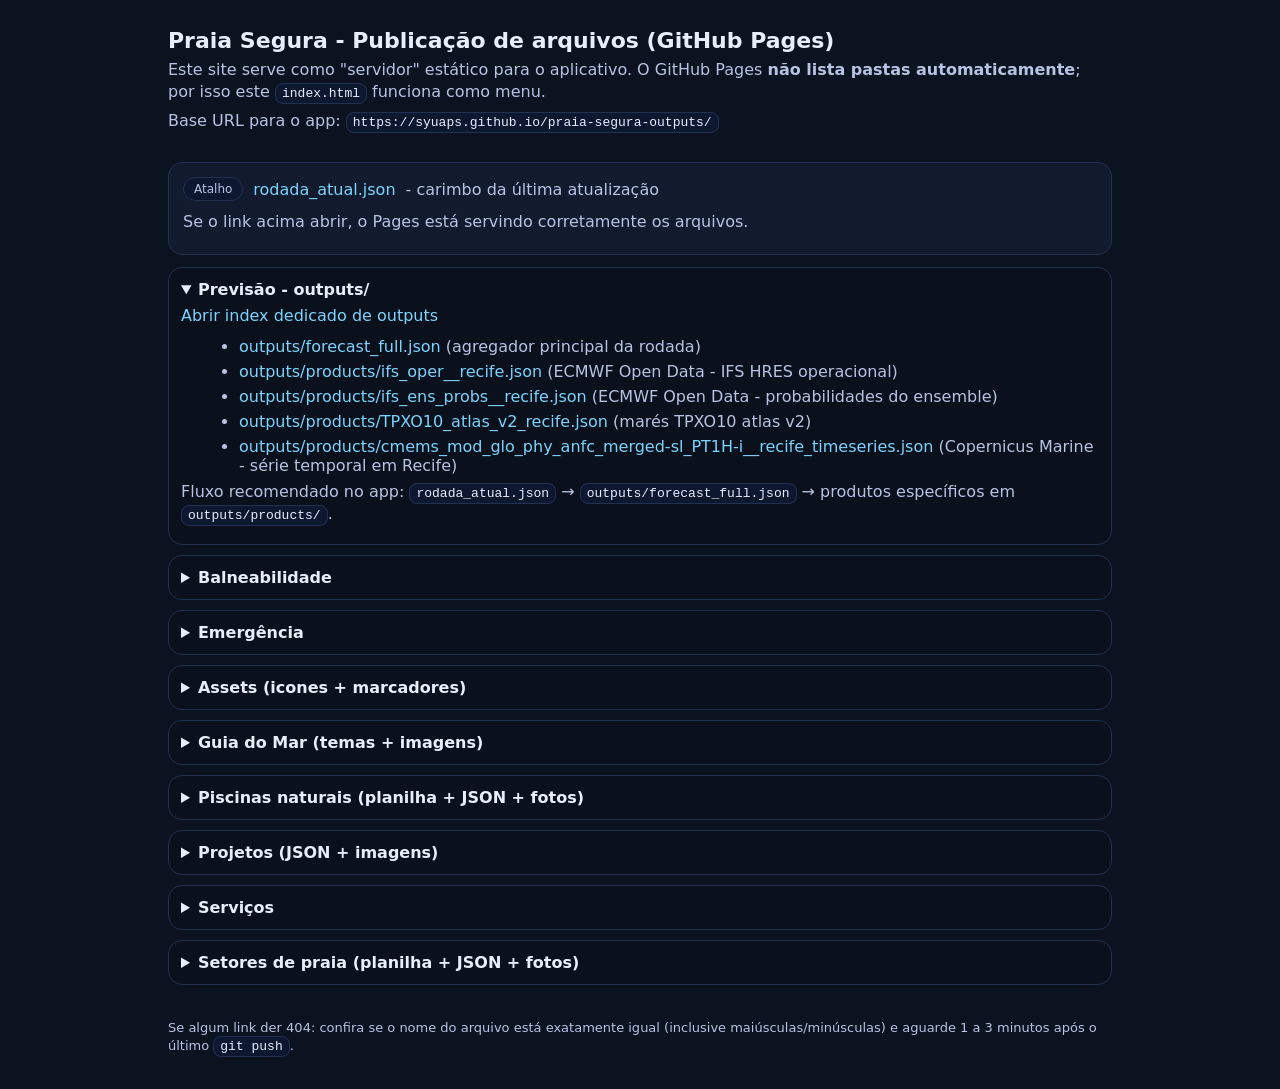
==== index.html @ 618446d9 "Atualizacao automatica" ====
<!doctype html>
<html lang="pt-br">
<head>
  <meta charset="utf-8" />
  <meta name="viewport" content="width=device-width,initial-scale=1" />
  <title>Praia Segura - Outputs</title>
  <link rel="stylesheet" href="./styles.css" />
</head>
<body>
  <header>
    <h1>Praia Segura - Publica&ccedil;&atilde;o de arquivos (GitHub Pages)</h1>
    <p>Este site serve como &quot;servidor&quot; est&aacute;tico para o aplicativo. O GitHub Pages <b>n&atilde;o lista pastas automaticamente</b>; por isso este <code>index.html</code> funciona como menu.</p>
    <p class="muted">Base URL para o app: <code>https://syuaps.github.io/praia-segura-outputs/</code></p>
  </header>

  <main>
    <div class="card">
      <div class="row">
        <span class="pill">Atalho</span>
        <a href="./rodada_atual.json">rodada_atual.json</a>
        <span class="muted">- carimbo da &uacute;ltima atualiza&ccedil;&atilde;o</span>
      </div>
      <p class="card-note">Se o link acima abrir, o Pages est&aacute; servindo corretamente os arquivos.</p>
    </div>

    <details open>
      <summary>Previs&atilde;o - outputs/</summary>
      <p><a href="./outputs/index.html">Abrir index dedicado de outputs</a></p>
      <ul>
        <li><a href="./outputs/forecast_full.json">outputs/forecast_full.json</a> (agregador principal da rodada)</li>
        <li><a href="./outputs/products/ifs_oper__recife.json">outputs/products/ifs_oper__recife.json</a> (ECMWF Open Data - IFS HRES operacional)</li>
        <li><a href="./outputs/products/ifs_ens_probs__recife.json">outputs/products/ifs_ens_probs__recife.json</a> (ECMWF Open Data - probabilidades do ensemble)</li>
        <li><a href="./outputs/products/TPXO10_atlas_v2_recife.json">outputs/products/TPXO10_atlas_v2_recife.json</a> (mar&eacute;s TPXO10 atlas v2)</li>
        <li><a href="./outputs/products/cmems_mod_glo_phy_anfc_merged-sl_PT1H-i__recife_timeseries.json">outputs/products/cmems_mod_glo_phy_anfc_merged-sl_PT1H-i__recife_timeseries.json</a> (Copernicus Marine - s&eacute;rie temporal em Recife)</li>
      </ul>
      <p class="muted">Fluxo recomendado no app: <code>rodada_atual.json</code> &rarr; <code>outputs/forecast_full.json</code> &rarr; produtos espec&iacute;ficos em <code>outputs/products/</code>.</p>
    </details>

    <details>
      <summary>Balneabilidade</summary>
      <ul>
        <li><a href="./data_static/balneabilidade/balneabilidade.xlsx">data_static/balneabilidade/balneabilidade.xlsx</a></li>
        <li><a href="./data_static/balneabilidade/balneabilidade_latest.json">data_static/balneabilidade/balneabilidade_latest.json</a></li>
        <li><a href="./data_static/balneabilidade/pdfs/informativo-balneabilidade-23_2026-enterolert.pdf">data_static/balneabilidade/pdfs/informativo-balneabilidade-23_2026-enterolert.pdf</a></li>
      </ul>
    </details>

    <details>
      <summary>Emerg&ecirc;ncia</summary>
      <ul>
        <li><a href="./data_static/emergencia/emergencia.json">data_static/emergencia/emergencia.json</a></li>
      </ul>
    </details>

    <details>
      <summary>Assets (icones + marcadores)</summary>
      <ul>
        <li><a href="./data_static/assets/icons-index/emergencia.png">data_static/assets/icons-index/emergencia.png</a></li>
        <li><a href="./data_static/assets/icons-index/guia-do-mar.png">data_static/assets/icons-index/guia-do-mar.png</a></li>
        <li><a href="./data_static/assets/icons-index/mapa-praia.png">data_static/assets/icons-index/mapa-praia.png</a></li>
        <li><a href="./data_static/assets/icons-index/mapa-servicos.png">data_static/assets/icons-index/mapa-servicos.png</a></li>
        <li><a href="./data_static/assets/icons-index/mar-hoje.png">data_static/assets/icons-index/mar-hoje.png</a></li>
        <li><a href="./data_static/assets/icons-index/previsao.png">data_static/assets/icons-index/previsao.png</a></li>
        <li><a href="./data_static/assets/icons-index/projetos.png">data_static/assets/icons-index/projetos.png</a></li>
        <li><a href="./data_static/assets/icons-guia/icon-animal-encalhado.png">data_static/assets/icons-guia/icon-animal-encalhado.png</a></li>
        <li><a href="./data_static/assets/icons-guia/icon-balneabilidade.png">data_static/assets/icons-guia/icon-balneabilidade.png</a></li>
        <li><a href="./data_static/assets/icons-guia/icon-caravelas.png">data_static/assets/icons-guia/icon-caravelas.png</a></li>
        <li><a href="./data_static/assets/icons-guia/icon-correntes.png">data_static/assets/icons-guia/icon-correntes.png</a></li>
        <li><a href="./data_static/assets/icons-guia/icon-fallback.png">data_static/assets/icons-guia/icon-fallback.png</a></li>
        <li><a href="./data_static/assets/icons-guia/icon-mar-hoje.png">data_static/assets/icons-guia/icon-mar-hoje.png</a></li>
        <li><a href="./data_static/assets/icons-guia/icon-mar-turvo-chuva.png">data_static/assets/icons-guia/icon-mar-turvo-chuva.png</a></li>
        <li><a href="./data_static/assets/icons-guia/icon-mare.png">data_static/assets/icons-guia/icon-mare.png</a></li>
        <li><a href="./data_static/assets/icons-guia/icon-oceanografia.png">data_static/assets/icons-guia/icon-oceanografia.png</a></li>
        <li><a href="./data_static/assets/icons-guia/icon-ondas.png">data_static/assets/icons-guia/icon-ondas.png</a></li>
        <li><a href="./data_static/assets/icons-guia/icon-recifes.png">data_static/assets/icons-guia/icon-recifes.png</a></li>
        <li><a href="./data_static/assets/icons-guia/icon-restinga.png">data_static/assets/icons-guia/icon-restinga.png</a></li>
        <li><a href="./data_static/assets/icons-guia/icon-restingas.png">data_static/assets/icons-guia/icon-restingas.png</a></li>
        <li><a href="./data_static/assets/icons-guia/icon-risco-noturno.png">data_static/assets/icons-guia/icon-risco-noturno.png</a></li>
        <li><a href="./data_static/assets/icons-guia/icon-trechos-abertos.png">data_static/assets/icons-guia/icon-trechos-abertos.png</a></li>
        <li><a href="./data_static/assets/icons-guia/icon-tubaroes.png">data_static/assets/icons-guia/icon-tubaroes.png</a></li>
        <li><a href="./data_static/assets/map-markers/pin-accessibility.png">data_static/assets/map-markers/pin-accessibility.png</a></li>
        <li><a href="./data_static/assets/map-markers/pin-default.png">data_static/assets/map-markers/pin-default.png</a></li>
        <li><a href="./data_static/assets/map-markers/pin-me.png">data_static/assets/map-markers/pin-me.png</a></li>
        <li><a href="./data_static/assets/map-markers/pin-selected.png">data_static/assets/map-markers/pin-selected.png</a></li>
      </ul>
    </details>

    <details>
      <summary>Guia do Mar (temas + imagens)</summary>
      <ul>
        <li><a href="./data_static/guiadomar/guiaTemas.json">data_static/guiadomar/guiaTemas.json</a></li>
        <li><a href="./data_static/guiadomar/guiadomar_img/animal-encalhado.png">data_static/guiadomar/guiadomar_img/animal-encalhado.png</a></li>
        <li><a href="./data_static/guiadomar/guiadomar_img/balneabilidade.png">data_static/guiadomar/guiadomar_img/balneabilidade.png</a></li>
        <li><a href="./data_static/guiadomar/guiadomar_img/caravelas.png">data_static/guiadomar/guiadomar_img/caravelas.png</a></li>
        <li><a href="./data_static/guiadomar/guiadomar_img/correntes.png">data_static/guiadomar/guiadomar_img/correntes.png</a></li>
        <li><a href="./data_static/guiadomar/guiadomar_img/mar-hoje.png">data_static/guiadomar/guiadomar_img/mar-hoje.png</a></li>
        <li><a href="./data_static/guiadomar/guiadomar_img/mar-turvo-chuva.png">data_static/guiadomar/guiadomar_img/mar-turvo-chuva.png</a></li>
        <li><a href="./data_static/guiadomar/guiadomar_img/mare.png">data_static/guiadomar/guiadomar_img/mare.png</a></li>
        <li><a href="./data_static/guiadomar/guiadomar_img/oceanografia.png">data_static/guiadomar/guiadomar_img/oceanografia.png</a></li>
        <li><a href="./data_static/guiadomar/guiadomar_img/ondas.png">data_static/guiadomar/guiadomar_img/ondas.png</a></li>
        <li><a href="./data_static/guiadomar/guiadomar_img/praia-segura-uso.png">data_static/guiadomar/guiadomar_img/praia-segura-uso.png</a></li>
        <li><a href="./data_static/guiadomar/guiadomar_img/praia-segura.png">data_static/guiadomar/guiadomar_img/praia-segura.png</a></li>
        <li><a href="./data_static/guiadomar/guiadomar_img/recifes.png">data_static/guiadomar/guiadomar_img/recifes.png</a></li>
        <li><a href="./data_static/guiadomar/guiadomar_img/restingas.png">data_static/guiadomar/guiadomar_img/restingas.png</a></li>
        <li><a href="./data_static/guiadomar/guiadomar_img/restingas.png">data_static/guiadomar/guiadomar_img/restingas.png</a></li>
        <li><a href="./data_static/guiadomar/guiadomar_img/risco-noturno.png">data_static/guiadomar/guiadomar_img/risco-noturno.png</a></li>
        <li><a href="./data_static/guiadomar/guiadomar_img/trechos-abertos.png">data_static/guiadomar/guiadomar_img/trechos-abertos.png</a></li>
        <li><a href="./data_static/guiadomar/guiadomar_img/tubaroes.png">data_static/guiadomar/guiadomar_img/tubaroes.png</a></li>
      </ul>
    </details>

    <details>
      <summary>Piscinas naturais (planilha + JSON + fotos)</summary>
      <ul>
        <li><a href="./data_static/piscinas/piscinas.xlsx">data_static/piscinas/piscinas.xlsx</a></li>
        <li><a href="./data_static/piscinas/piscinasNaturais.json">data_static/piscinas/piscinasNaturais.json</a></li>
        <li><a href="./data_static/piscinas/piscinas_img/ID_0001.jpg">data_static/piscinas/piscinas_img/ID_0001.jpg</a></li>
        <li><a href="./data_static/piscinas/piscinas_img/ID_0005.jpg">data_static/piscinas/piscinas_img/ID_0005.jpg</a></li>
        <li><a href="./data_static/piscinas/piscinas_img/ID_0006.jpg">data_static/piscinas/piscinas_img/ID_0006.jpg</a></li>
        <li><a href="./data_static/piscinas/piscinas_img/ID_0016.jpg">data_static/piscinas/piscinas_img/ID_0016.jpg</a></li>
        <li><a href="./data_static/piscinas/piscinas_img/ID_0018.jpg">data_static/piscinas/piscinas_img/ID_0018.jpg</a></li>
        <li><a href="./data_static/piscinas/piscinas_img/ID_0019.jpg">data_static/piscinas/piscinas_img/ID_0019.jpg</a></li>
        <li><a href="./data_static/piscinas/piscinas_img/ID_0022.jpg">data_static/piscinas/piscinas_img/ID_0022.jpg</a></li>
        <li><a href="./data_static/piscinas/piscinas_img/ID_0023.jpg">data_static/piscinas/piscinas_img/ID_0023.jpg</a></li>
        <li><a href="./data_static/piscinas/piscinas_img/ID_0024.jpg">data_static/piscinas/piscinas_img/ID_0024.jpg</a></li>
      </ul>
    </details>

    <details>
      <summary>Projetos (JSON + imagens)</summary>
      <ul>
        <li><a href="./data_static/projetos/projetos.json">data_static/projetos/projetos.json</a></li>
        <li><a href="./data_static/projetos/img/balneabilidade-cprh.jpeg">data_static/projetos/img/balneabilidade-cprh.jpeg</a></li>
        <li><a href="./data_static/projetos/img/balneabilidade-cprh.png">data_static/projetos/img/balneabilidade-cprh.png</a></li>
        <li><a href="./data_static/projetos/img/museu-oceanografia.png">data_static/projetos/img/museu-oceanografia.png</a></li>
        <li><a href="./data_static/projetos/img/parque-capibaribe.jpeg">data_static/projetos/img/parque-capibaribe.jpeg</a></li>
        <li><a href="./data_static/projetos/img/parque-capibaribe.png">data_static/projetos/img/parque-capibaribe.png</a></li>
        <li><a href="./data_static/projetos/img/praia-sem-barreiras.png">data_static/projetos/img/praia-sem-barreiras.png</a></li>
        <li><a href="./data_static/projetos/img/recife-cidade-parque.jpeg">data_static/projetos/img/recife-cidade-parque.jpeg</a></li>
        <li><a href="./data_static/projetos/img/recife-cidade-parque.png">data_static/projetos/img/recife-cidade-parque.png</a></li>
      </ul>
    </details>

    <details>
      <summary>Servi&ccedil;os</summary>
      <ul>
        <li><a href="./data_static/servicos/servicos.json">data_static/servicos/servicos.json</a></li>
        <li><a href="./data_static/servicos/servicos.xlsx">data_static/servicos/servicos.xlsx</a></li>
      </ul>
    </details>

    <details>
      <summary>Setores de praia (planilha + JSON + fotos)</summary>
      <ul>
        <li><a href="./data_static/setores/setores.xlsx">data_static/setores/setores.xlsx</a></li>
        <li><a href="./data_static/setores/setoresRecife.json">data_static/setores/setoresRecife.json</a></li>
        <li><a href="./data_static/setores/setores_img/ID_0001.jpg">data_static/setores/setores_img/ID_0001.jpg</a></li>
        <li><a href="./data_static/setores/setores_img/ID_0002.jpg">data_static/setores/setores_img/ID_0002.jpg</a></li>
        <li><a href="./data_static/setores/setores_img/ID_0003.jpg">data_static/setores/setores_img/ID_0003.jpg</a></li>
        <li><a href="./data_static/setores/setores_img/ID_0004.jpg">data_static/setores/setores_img/ID_0004.jpg</a></li>
        <li><a href="./data_static/setores/setores_img/ID_0005.jpg">data_static/setores/setores_img/ID_0005.jpg</a></li>
        <li><a href="./data_static/setores/setores_img/ID_0006.jpg">data_static/setores/setores_img/ID_0006.jpg</a></li>
        <li><a href="./data_static/setores/setores_img/ID_0007.jpg">data_static/setores/setores_img/ID_0007.jpg</a></li>
        <li><a href="./data_static/setores/setores_img/ID_0008.jpg">data_static/setores/setores_img/ID_0008.jpg</a></li>
        <li><a href="./data_static/setores/setores_img/ID_0009.jpg">data_static/setores/setores_img/ID_0009.jpg</a></li>
        <li><a href="./data_static/setores/setores_img/ID_0010.jpg">data_static/setores/setores_img/ID_0010.jpg</a></li>
        <li><a href="./data_static/setores/setores_img/ID_0011.jpg">data_static/setores/setores_img/ID_0011.jpg</a></li>
        <li><a href="./data_static/setores/setores_img/ID_0012.jpg">data_static/setores/setores_img/ID_0012.jpg</a></li>
        <li><a href="./data_static/setores/setores_img/ID_0013.jpg">data_static/setores/setores_img/ID_0013.jpg</a></li>
        <li><a href="./data_static/setores/setores_img/ID_0014.jpg">data_static/setores/setores_img/ID_0014.jpg</a></li>
        <li><a href="./data_static/setores/setores_img/ID_0015.jpg">data_static/setores/setores_img/ID_0015.jpg</a></li>
        <li><a href="./data_static/setores/setores_img/ID_0016.jpg">data_static/setores/setores_img/ID_0016.jpg</a></li>
        <li><a href="./data_static/setores/setores_img/ID_0017.jpg">data_static/setores/setores_img/ID_0017.jpg</a></li>
        <li><a href="./data_static/setores/setores_img/ID_0018.jpg">data_static/setores/setores_img/ID_0018.jpg</a></li>
        <li><a href="./data_static/setores/setores_img/ID_0019.jpg">data_static/setores/setores_img/ID_0019.jpg</a></li>
        <li><a href="./data_static/setores/setores_img/ID_0020.jpg">data_static/setores/setores_img/ID_0020.jpg</a></li>
        <li><a href="./data_static/setores/setores_img/ID_0021.jpg">data_static/setores/setores_img/ID_0021.jpg</a></li>
        <li><a href="./data_static/setores/setores_img/ID_0022.jpg">data_static/setores/setores_img/ID_0022.jpg</a></li>
        <li><a href="./data_static/setores/setores_img/ID_0023.jpg">data_static/setores/setores_img/ID_0023.jpg</a></li>
        <li><a href="./data_static/setores/setores_img/ID_0024.jpg">data_static/setores/setores_img/ID_0024.jpg</a></li>
        <li><a href="./data_static/setores/setores_img/ID_0025.jpg">data_static/setores/setores_img/ID_0025.jpg</a></li>
        <li><a href="./data_static/setores/setores_img/ID_0026.jpg">data_static/setores/setores_img/ID_0026.jpg</a></li>
        <li><a href="./data_static/setores/setores_img/ID_0027.jpg">data_static/setores/setores_img/ID_0027.jpg</a></li>
        <li><a href="./data_static/setores/setores_img/ID_0028.jpg">data_static/setores/setores_img/ID_0028.jpg</a></li>
        <li><a href="./data_static/setores/setores_img/ID_0029.jpg">data_static/setores/setores_img/ID_0029.jpg</a></li>
        <li><a href="./data_static/setores/setores_img/ID_0030.jpg">data_static/setores/setores_img/ID_0030.jpg</a></li>
        <li><a href="./data_static/setores/setores_img/ID_0031.jpg">data_static/setores/setores_img/ID_0031.jpg</a></li>
      </ul>
    </details>
  </main>

  <footer>
    <p>Se algum link der 404: confira se o nome do arquivo est&aacute; exatamente igual (inclusive mai&uacute;sculas/min&uacute;sculas) e aguarde 1 a 3 minutos ap&oacute;s o &uacute;ltimo <code>git push</code>.</p>
  </footer>
</body>
</html>
---- styles.css ----
:root {
  --bg: #0b1220;
  --card: #121b2e;
  --text: #e8eefc;
  --muted: #b7c3e3;
  --link: #7dd3fc;
  --line: #223152;
}

* { box-sizing: border-box; }

body {
  margin: 0;
  font-family: system-ui, -apple-system, Segoe UI, Roboto, Arial, sans-serif;
  background: var(--bg);
  color: var(--text);
}

header {
  padding: 28px 18px 12px;
  max-width: 980px;
  margin: 0 auto;
}

h1 {
  margin: 0 0 6px;
  font-size: 22px;
  font-weight: 700;
}

p {
  margin: 6px 0;
  color: var(--muted);
  line-height: 1.4;
}

main {
  max-width: 980px;
  margin: 0 auto;
  padding: 0 18px 28px;
}

.card {
  background: var(--card);
  border: 1px solid var(--line);
  border-radius: 14px;
  padding: 14px;
  margin: 12px 0;
}

.card-note {
  margin-top: 10px;
}

.row {
  display: flex;
  gap: 10px;
  flex-wrap: wrap;
  align-items: center;
}

a {
  color: var(--link);
  text-decoration: none;
}

a:hover {
  text-decoration: underline;
}

code {
  background: #0e1730;
  border: 1px solid var(--line);
  padding: 2px 6px;
  border-radius: 8px;
  color: var(--text);
}

details {
  border: 1px solid var(--line);
  border-radius: 14px;
  padding: 12px;
  background: rgba(0, 0, 0, 0.12);
}

details + details {
  margin-top: 10px;
}

summary {
  cursor: pointer;
  font-weight: 650;
}

ul {
  margin: 10px 0 0 18px;
  color: var(--muted);
}

li {
  margin: 6px 0;
}

.muted {
  color: var(--muted);
}

.pill {
  display: inline-block;
  padding: 4px 10px;
  border-radius: 999px;
  border: 1px solid var(--line);
  background: #0e1730;
  color: var(--muted);
  font-size: 12px;
}

footer {
  max-width: 980px;
  margin: 0 auto;
  padding: 0 18px 28px;
  color: var(--muted);
  font-size: 13px;
}
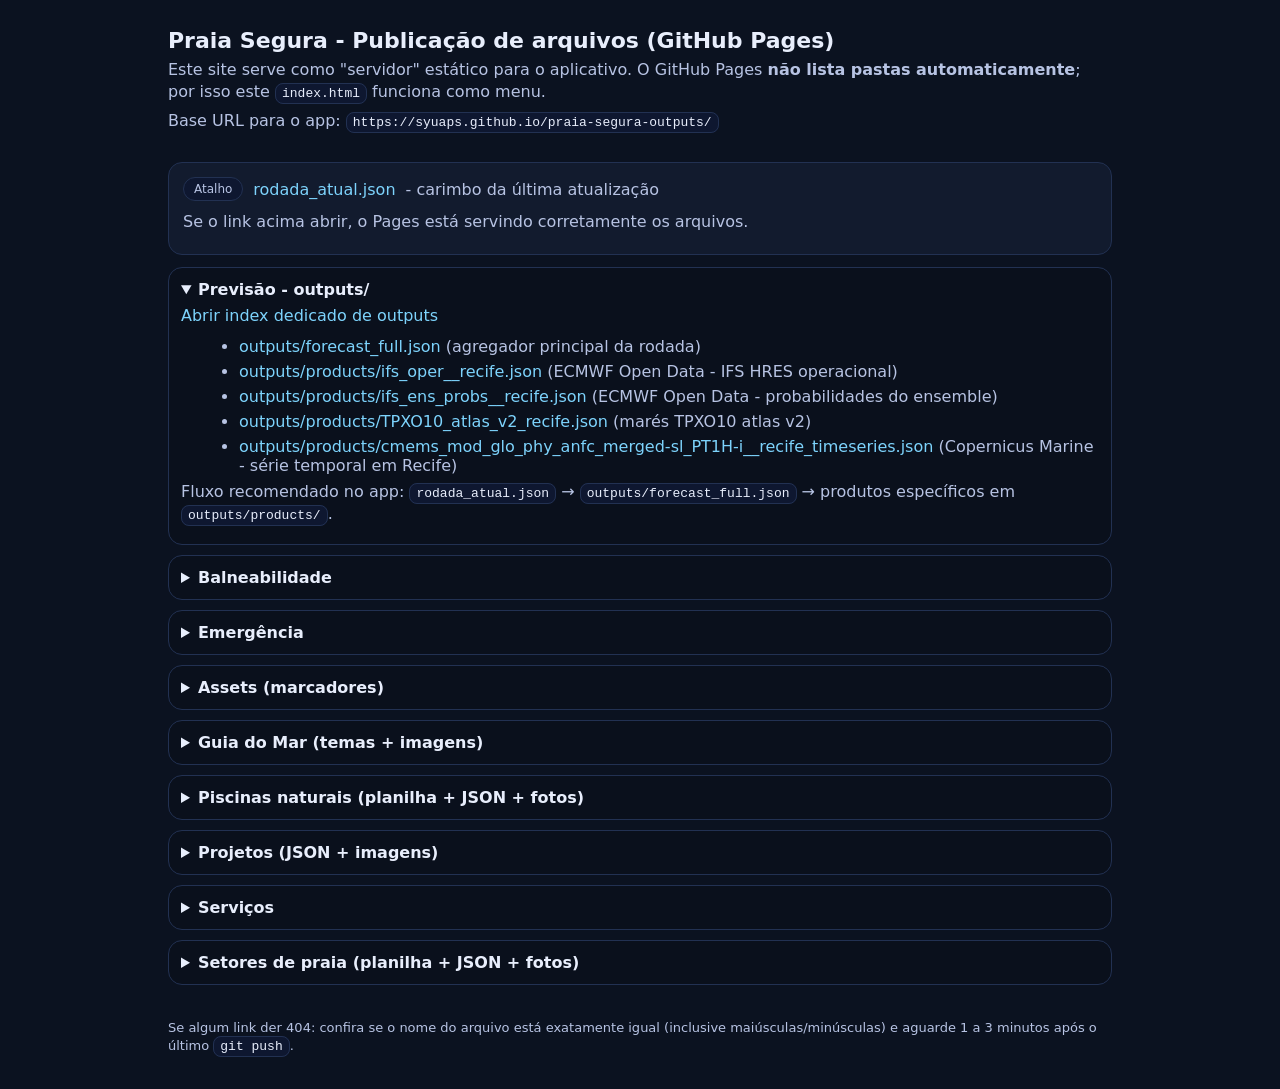
==== commit dda677eb: "Atualização do index" ====
--- a/index.html
+++ b/index.html
@@ -42,6 +42,8 @@
         <li><a href="./data_static/balneabilidade/balneabilidade.xlsx">data_static/balneabilidade/balneabilidade.xlsx</a></li>
         <li><a href="./data_static/balneabilidade/balneabilidade_latest.json">data_static/balneabilidade/balneabilidade_latest.json</a></li>
         <li><a href="./data_static/balneabilidade/pdfs/informativo-balneabilidade-23_2026-enterolert.pdf">data_static/balneabilidade/pdfs/informativo-balneabilidade-23_2026-enterolert.pdf</a></li>
+        <li><a href="./data_static/balneabilidade/pdfs/informativo-balneabilidade-24_2026-enterolert.pdf">data_static/balneabilidade/pdfs/informativo-balneabilidade-24_2026-enterolert.pdf</a></li>
+        <li><a href="./data_static/balneabilidade/pdfs/informativo-balneabilidade-25_2026-enterolert.pdf">data_static/balneabilidade/pdfs/informativo-balneabilidade-25_2026-enterolert.pdf</a></li>
       </ul>
     </details>
 
@@ -53,31 +55,8 @@
     </details>
 
     <details>
-      <summary>Assets (icones + marcadores)</summary>
+      <summary>Assets (marcadores)</summary>
       <ul>
-        <li><a href="./data_static/assets/icons-index/emergencia.png">data_static/assets/icons-index/emergencia.png</a></li>
-        <li><a href="./data_static/assets/icons-index/guia-do-mar.png">data_static/assets/icons-index/guia-do-mar.png</a></li>
-        <li><a href="./data_static/assets/icons-index/mapa-praia.png">data_static/assets/icons-index/mapa-praia.png</a></li>
-        <li><a href="./data_static/assets/icons-index/mapa-servicos.png">data_static/assets/icons-index/mapa-servicos.png</a></li>
-        <li><a href="./data_static/assets/icons-index/mar-hoje.png">data_static/assets/icons-index/mar-hoje.png</a></li>
-        <li><a href="./data_static/assets/icons-index/previsao.png">data_static/assets/icons-index/previsao.png</a></li>
-        <li><a href="./data_static/assets/icons-index/projetos.png">data_static/assets/icons-index/projetos.png</a></li>
-        <li><a href="./data_static/assets/icons-guia/icon-animal-encalhado.png">data_static/assets/icons-guia/icon-animal-encalhado.png</a></li>
-        <li><a href="./data_static/assets/icons-guia/icon-balneabilidade.png">data_static/assets/icons-guia/icon-balneabilidade.png</a></li>
-        <li><a href="./data_static/assets/icons-guia/icon-caravelas.png">data_static/assets/icons-guia/icon-caravelas.png</a></li>
-        <li><a href="./data_static/assets/icons-guia/icon-correntes.png">data_static/assets/icons-guia/icon-correntes.png</a></li>
-        <li><a href="./data_static/assets/icons-guia/icon-fallback.png">data_static/assets/icons-guia/icon-fallback.png</a></li>
-        <li><a href="./data_static/assets/icons-guia/icon-mar-hoje.png">data_static/assets/icons-guia/icon-mar-hoje.png</a></li>
-        <li><a href="./data_static/assets/icons-guia/icon-mar-turvo-chuva.png">data_static/assets/icons-guia/icon-mar-turvo-chuva.png</a></li>
-        <li><a href="./data_static/assets/icons-guia/icon-mare.png">data_static/assets/icons-guia/icon-mare.png</a></li>
-        <li><a href="./data_static/assets/icons-guia/icon-oceanografia.png">data_static/assets/icons-guia/icon-oceanografia.png</a></li>
-        <li><a href="./data_static/assets/icons-guia/icon-ondas.png">data_static/assets/icons-guia/icon-ondas.png</a></li>
-        <li><a href="./data_static/assets/icons-guia/icon-recifes.png">data_static/assets/icons-guia/icon-recifes.png</a></li>
-        <li><a href="./data_static/assets/icons-guia/icon-restinga.png">data_static/assets/icons-guia/icon-restinga.png</a></li>
-        <li><a href="./data_static/assets/icons-guia/icon-restingas.png">data_static/assets/icons-guia/icon-restingas.png</a></li>
-        <li><a href="./data_static/assets/icons-guia/icon-risco-noturno.png">data_static/assets/icons-guia/icon-risco-noturno.png</a></li>
-        <li><a href="./data_static/assets/icons-guia/icon-trechos-abertos.png">data_static/assets/icons-guia/icon-trechos-abertos.png</a></li>
-        <li><a href="./data_static/assets/icons-guia/icon-tubaroes.png">data_static/assets/icons-guia/icon-tubaroes.png</a></li>
         <li><a href="./data_static/assets/map-markers/pin-accessibility.png">data_static/assets/map-markers/pin-accessibility.png</a></li>
         <li><a href="./data_static/assets/map-markers/pin-default.png">data_static/assets/map-markers/pin-default.png</a></li>
         <li><a href="./data_static/assets/map-markers/pin-me.png">data_static/assets/map-markers/pin-me.png</a></li>
@@ -102,10 +81,25 @@
         <li><a href="./data_static/guiadomar/guiadomar_img/praia-segura.png">data_static/guiadomar/guiadomar_img/praia-segura.png</a></li>
         <li><a href="./data_static/guiadomar/guiadomar_img/recifes.png">data_static/guiadomar/guiadomar_img/recifes.png</a></li>
         <li><a href="./data_static/guiadomar/guiadomar_img/restingas.png">data_static/guiadomar/guiadomar_img/restingas.png</a></li>
-        <li><a href="./data_static/guiadomar/guiadomar_img/restingas.png">data_static/guiadomar/guiadomar_img/restingas.png</a></li>
         <li><a href="./data_static/guiadomar/guiadomar_img/risco-noturno.png">data_static/guiadomar/guiadomar_img/risco-noturno.png</a></li>
         <li><a href="./data_static/guiadomar/guiadomar_img/trechos-abertos.png">data_static/guiadomar/guiadomar_img/trechos-abertos.png</a></li>
         <li><a href="./data_static/guiadomar/guiadomar_img/tubaroes.png">data_static/guiadomar/guiadomar_img/tubaroes.png</a></li>
+        <li><a href="./data_static/guiadomar/guiadomar_icons/icon-animal-encalhado.png">data_static/guiadomar/guiadomar_icons/icon-animal-encalhado.png</a></li>
+        <li><a href="./data_static/guiadomar/guiadomar_icons/icon-balneabilidade.png">data_static/guiadomar/guiadomar_icons/icon-balneabilidade.png</a></li>
+        <li><a href="./data_static/guiadomar/guiadomar_icons/icon-caravelas.png">data_static/guiadomar/guiadomar_icons/icon-caravelas.png</a></li>
+        <li><a href="./data_static/guiadomar/guiadomar_icons/icon-correntes.png">data_static/guiadomar/guiadomar_icons/icon-correntes.png</a></li>
+        <li><a href="./data_static/guiadomar/guiadomar_icons/icon-fallback.png">data_static/guiadomar/guiadomar_icons/icon-fallback.png</a></li>
+        <li><a href="./data_static/guiadomar/guiadomar_icons/icon-mar-hoje.png">data_static/guiadomar/guiadomar_icons/icon-mar-hoje.png</a></li>
+        <li><a href="./data_static/guiadomar/guiadomar_icons/icon-mar-turvo-chuva.png">data_static/guiadomar/guiadomar_icons/icon-mar-turvo-chuva.png</a></li>
+        <li><a href="./data_static/guiadomar/guiadomar_icons/icon-mare.png">data_static/guiadomar/guiadomar_icons/icon-mare.png</a></li>
+        <li><a href="./data_static/guiadomar/guiadomar_icons/icon-oceanografia.png">data_static/guiadomar/guiadomar_icons/icon-oceanografia.png</a></li>
+        <li><a href="./data_static/guiadomar/guiadomar_icons/icon-ondas.png">data_static/guiadomar/guiadomar_icons/icon-ondas.png</a></li>
+        <li><a href="./data_static/guiadomar/guiadomar_icons/icon-recifes.png">data_static/guiadomar/guiadomar_icons/icon-recifes.png</a></li>
+        <li><a href="./data_static/guiadomar/guiadomar_icons/icon-restinga.png">data_static/guiadomar/guiadomar_icons/icon-restinga.png</a></li>
+        <li><a href="./data_static/guiadomar/guiadomar_icons/icon-restingas.png">data_static/guiadomar/guiadomar_icons/icon-restingas.png</a></li>
+        <li><a href="./data_static/guiadomar/guiadomar_icons/icon-risco-noturno.png">data_static/guiadomar/guiadomar_icons/icon-risco-noturno.png</a></li>
+        <li><a href="./data_static/guiadomar/guiadomar_icons/icon-trechos-abertos.png">data_static/guiadomar/guiadomar_icons/icon-trechos-abertos.png</a></li>
+        <li><a href="./data_static/guiadomar/guiadomar_icons/icon-tubaroes.png">data_static/guiadomar/guiadomar_icons/icon-tubaroes.png</a></li>
       </ul>
     </details>
 
@@ -117,10 +111,12 @@
         <li><a href="./data_static/piscinas/piscinas_img/ID_0001.jpg">data_static/piscinas/piscinas_img/ID_0001.jpg</a></li>
         <li><a href="./data_static/piscinas/piscinas_img/ID_0005.jpg">data_static/piscinas/piscinas_img/ID_0005.jpg</a></li>
         <li><a href="./data_static/piscinas/piscinas_img/ID_0006.jpg">data_static/piscinas/piscinas_img/ID_0006.jpg</a></li>
+        <li><a href="./data_static/piscinas/piscinas_img/ID_0008.jpg">data_static/piscinas/piscinas_img/ID_0008.jpg</a></li>
         <li><a href="./data_static/piscinas/piscinas_img/ID_0016.jpg">data_static/piscinas/piscinas_img/ID_0016.jpg</a></li>
         <li><a href="./data_static/piscinas/piscinas_img/ID_0018.jpg">data_static/piscinas/piscinas_img/ID_0018.jpg</a></li>
         <li><a href="./data_static/piscinas/piscinas_img/ID_0019.jpg">data_static/piscinas/piscinas_img/ID_0019.jpg</a></li>
         <li><a href="./data_static/piscinas/piscinas_img/ID_0022.jpg">data_static/piscinas/piscinas_img/ID_0022.jpg</a></li>
+        <li><a href="./data_static/piscinas/piscinas_img/ID_0023.jpeg">data_static/piscinas/piscinas_img/ID_0023.jpeg</a></li>
         <li><a href="./data_static/piscinas/piscinas_img/ID_0023.jpg">data_static/piscinas/piscinas_img/ID_0023.jpg</a></li>
         <li><a href="./data_static/piscinas/piscinas_img/ID_0024.jpg">data_static/piscinas/piscinas_img/ID_0024.jpg</a></li>
       </ul>
@@ -130,14 +126,11 @@
       <summary>Projetos (JSON + imagens)</summary>
       <ul>
         <li><a href="./data_static/projetos/projetos.json">data_static/projetos/projetos.json</a></li>
-        <li><a href="./data_static/projetos/img/balneabilidade-cprh.jpeg">data_static/projetos/img/balneabilidade-cprh.jpeg</a></li>
-        <li><a href="./data_static/projetos/img/balneabilidade-cprh.png">data_static/projetos/img/balneabilidade-cprh.png</a></li>
-        <li><a href="./data_static/projetos/img/museu-oceanografia.png">data_static/projetos/img/museu-oceanografia.png</a></li>
-        <li><a href="./data_static/projetos/img/parque-capibaribe.jpeg">data_static/projetos/img/parque-capibaribe.jpeg</a></li>
-        <li><a href="./data_static/projetos/img/parque-capibaribe.png">data_static/projetos/img/parque-capibaribe.png</a></li>
-        <li><a href="./data_static/projetos/img/praia-sem-barreiras.png">data_static/projetos/img/praia-sem-barreiras.png</a></li>
-        <li><a href="./data_static/projetos/img/recife-cidade-parque.jpeg">data_static/projetos/img/recife-cidade-parque.jpeg</a></li>
-        <li><a href="./data_static/projetos/img/recife-cidade-parque.png">data_static/projetos/img/recife-cidade-parque.png</a></li>
+        <li><a href="./data_static/projetos/projetos_img/balneabilidade-cprh.png">data_static/projetos/projetos_img/balneabilidade-cprh.png</a></li>
+        <li><a href="./data_static/projetos/projetos_img/museu-oceanografia.png">data_static/projetos/projetos_img/museu-oceanografia.png</a></li>
+        <li><a href="./data_static/projetos/projetos_img/parque-capibaribe.png">data_static/projetos/projetos_img/parque-capibaribe.png</a></li>
+        <li><a href="./data_static/projetos/projetos_img/praia-sem-barreiras.png">data_static/projetos/projetos_img/praia-sem-barreiras.png</a></li>
+        <li><a href="./data_static/projetos/projetos_img/recife-cidade-parque.png">data_static/projetos/projetos_img/recife-cidade-parque.png</a></li>
       </ul>
     </details>
 
@@ -153,6 +146,7 @@
       <summary>Setores de praia (planilha + JSON + fotos)</summary>
       <ul>
         <li><a href="./data_static/setores/setores.xlsx">data_static/setores/setores.xlsx</a></li>
+        <li><a href="./data_static/setores/setores_with_cprh.xlsx">data_static/setores/setores_with_cprh.xlsx</a></li>
         <li><a href="./data_static/setores/setoresRecife.json">data_static/setores/setoresRecife.json</a></li>
         <li><a href="./data_static/setores/setores_img/ID_0001.jpg">data_static/setores/setores_img/ID_0001.jpg</a></li>
         <li><a href="./data_static/setores/setores_img/ID_0002.jpg">data_static/setores/setores_img/ID_0002.jpg</a></li>
@@ -176,6 +170,7 @@
         <li><a href="./data_static/setores/setores_img/ID_0020.jpg">data_static/setores/setores_img/ID_0020.jpg</a></li>
         <li><a href="./data_static/setores/setores_img/ID_0021.jpg">data_static/setores/setores_img/ID_0021.jpg</a></li>
         <li><a href="./data_static/setores/setores_img/ID_0022.jpg">data_static/setores/setores_img/ID_0022.jpg</a></li>
+        <li><a href="./data_static/setores/setores_img/ID_0023.jpeg">data_static/setores/setores_img/ID_0023.jpeg</a></li>
         <li><a href="./data_static/setores/setores_img/ID_0023.jpg">data_static/setores/setores_img/ID_0023.jpg</a></li>
         <li><a href="./data_static/setores/setores_img/ID_0024.jpg">data_static/setores/setores_img/ID_0024.jpg</a></li>
         <li><a href="./data_static/setores/setores_img/ID_0025.jpg">data_static/setores/setores_img/ID_0025.jpg</a></li>
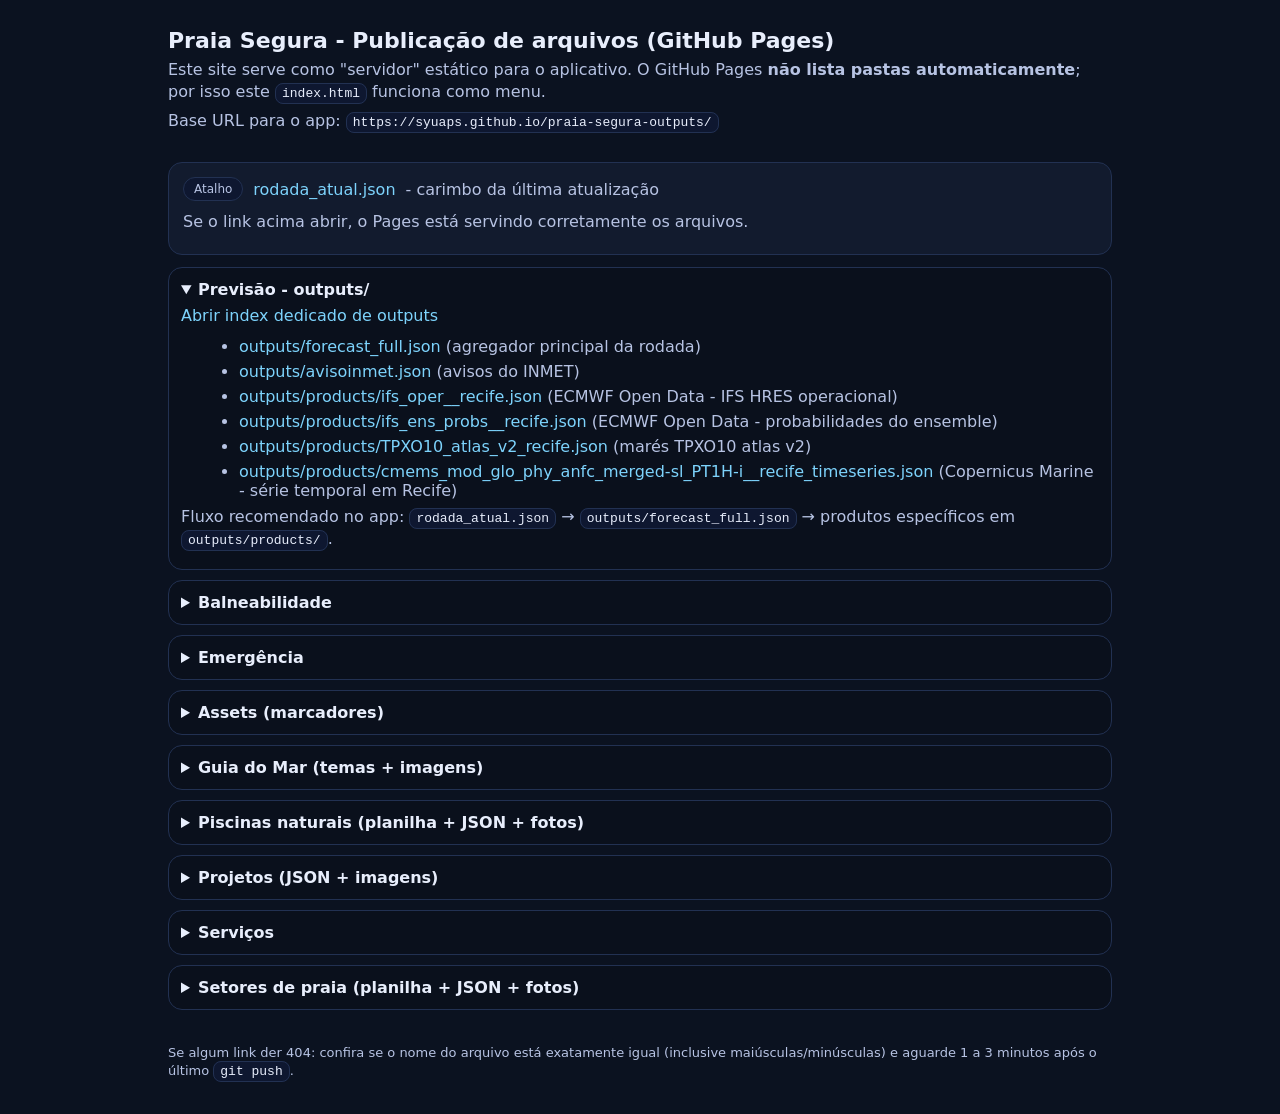
==== commit d5069fc3: "Atualizacao automatica" ====
--- a/index.html
+++ b/index.html
@@ -28,6 +28,7 @@
       <p><a href="./outputs/index.html">Abrir index dedicado de outputs</a></p>
       <ul>
         <li><a href="./outputs/forecast_full.json">outputs/forecast_full.json</a> (agregador principal da rodada)</li>
+        <li><a href="./outputs/avisoinmet.json">outputs/avisoinmet.json</a> (avisos do INMET)</li>
         <li><a href="./outputs/products/ifs_oper__recife.json">outputs/products/ifs_oper__recife.json</a> (ECMWF Open Data - IFS HRES operacional)</li>
         <li><a href="./outputs/products/ifs_ens_probs__recife.json">outputs/products/ifs_ens_probs__recife.json</a> (ECMWF Open Data - probabilidades do ensemble)</li>
         <li><a href="./outputs/products/TPXO10_atlas_v2_recife.json">outputs/products/TPXO10_atlas_v2_recife.json</a> (mar&eacute;s TPXO10 atlas v2)</li>
@@ -116,7 +117,6 @@
         <li><a href="./data_static/piscinas/piscinas_img/ID_0018.jpg">data_static/piscinas/piscinas_img/ID_0018.jpg</a></li>
         <li><a href="./data_static/piscinas/piscinas_img/ID_0019.jpg">data_static/piscinas/piscinas_img/ID_0019.jpg</a></li>
         <li><a href="./data_static/piscinas/piscinas_img/ID_0022.jpg">data_static/piscinas/piscinas_img/ID_0022.jpg</a></li>
-        <li><a href="./data_static/piscinas/piscinas_img/ID_0023.jpeg">data_static/piscinas/piscinas_img/ID_0023.jpeg</a></li>
         <li><a href="./data_static/piscinas/piscinas_img/ID_0023.jpg">data_static/piscinas/piscinas_img/ID_0023.jpg</a></li>
         <li><a href="./data_static/piscinas/piscinas_img/ID_0024.jpg">data_static/piscinas/piscinas_img/ID_0024.jpg</a></li>
       </ul>
@@ -170,7 +170,6 @@
         <li><a href="./data_static/setores/setores_img/ID_0020.jpg">data_static/setores/setores_img/ID_0020.jpg</a></li>
         <li><a href="./data_static/setores/setores_img/ID_0021.jpg">data_static/setores/setores_img/ID_0021.jpg</a></li>
         <li><a href="./data_static/setores/setores_img/ID_0022.jpg">data_static/setores/setores_img/ID_0022.jpg</a></li>
-        <li><a href="./data_static/setores/setores_img/ID_0023.jpeg">data_static/setores/setores_img/ID_0023.jpeg</a></li>
         <li><a href="./data_static/setores/setores_img/ID_0023.jpg">data_static/setores/setores_img/ID_0023.jpg</a></li>
         <li><a href="./data_static/setores/setores_img/ID_0024.jpg">data_static/setores/setores_img/ID_0024.jpg</a></li>
         <li><a href="./data_static/setores/setores_img/ID_0025.jpg">data_static/setores/setores_img/ID_0025.jpg</a></li>
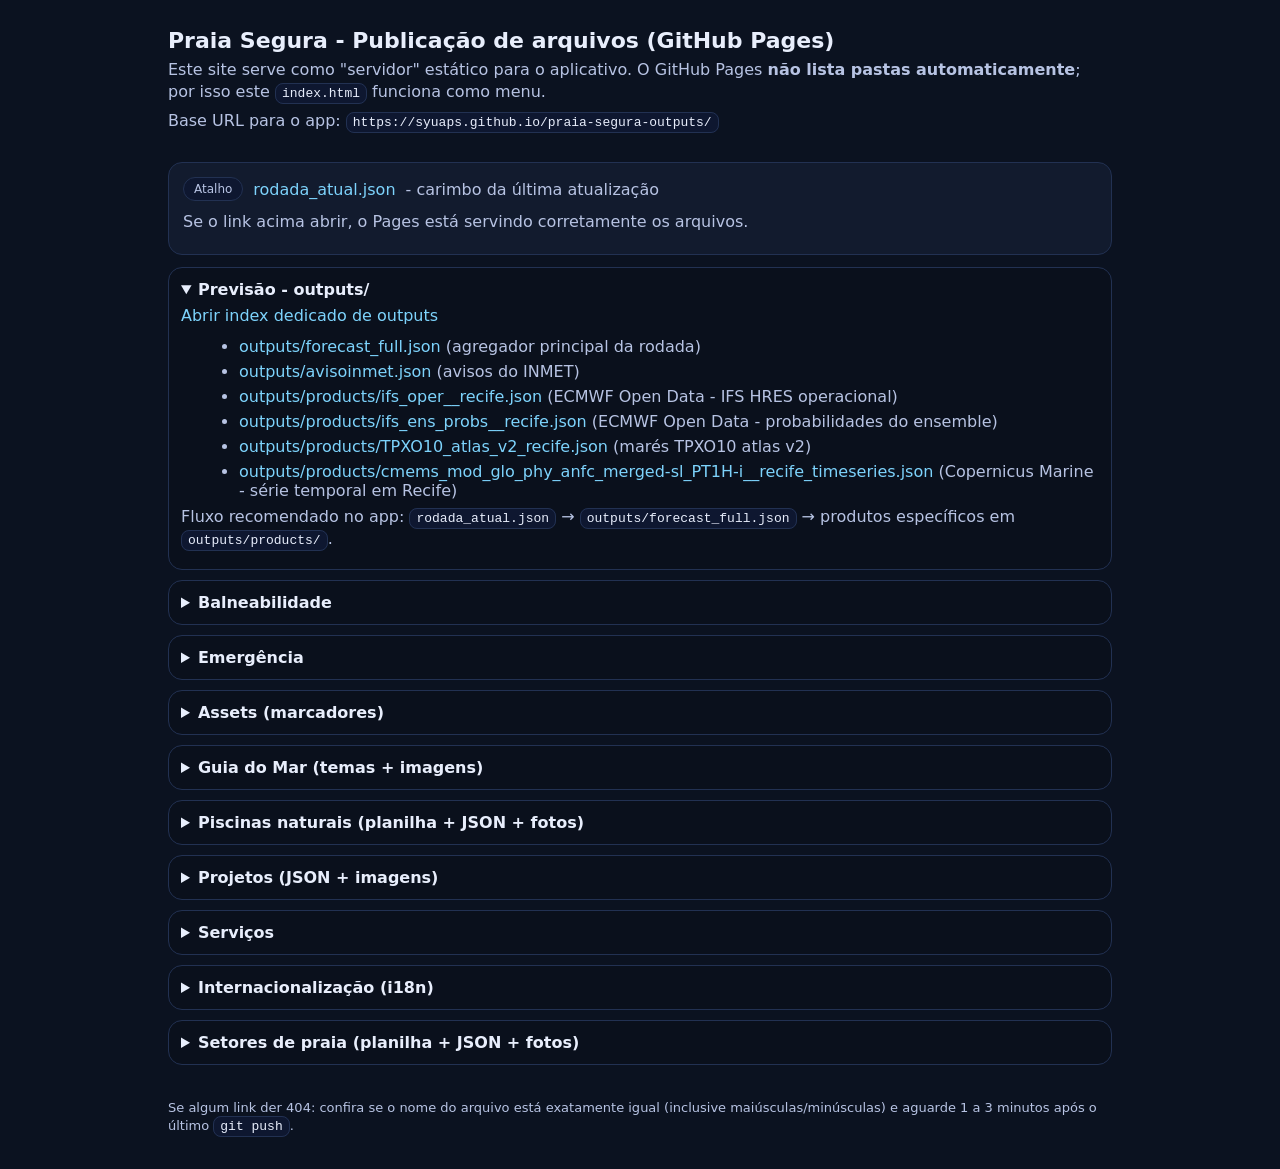
==== commit 2dbd142d: "Atualizacao automatica" ====
--- a/index.html
+++ b/index.html
@@ -45,6 +45,8 @@
         <li><a href="./data_static/balneabilidade/pdfs/informativo-balneabilidade-23_2026-enterolert.pdf">data_static/balneabilidade/pdfs/informativo-balneabilidade-23_2026-enterolert.pdf</a></li>
         <li><a href="./data_static/balneabilidade/pdfs/informativo-balneabilidade-24_2026-enterolert.pdf">data_static/balneabilidade/pdfs/informativo-balneabilidade-24_2026-enterolert.pdf</a></li>
         <li><a href="./data_static/balneabilidade/pdfs/informativo-balneabilidade-25_2026-enterolert.pdf">data_static/balneabilidade/pdfs/informativo-balneabilidade-25_2026-enterolert.pdf</a></li>
+        <li><a href="./data_static/balneabilidade/pdfs/informativo-balneabilidade-26_2026-enterolert.pdf">data_static/balneabilidade/pdfs/informativo-balneabilidade-26_2026-enterolert.pdf</a></li>
+        <li><a href="./data_static/balneabilidade/pdfs/informativo-balneabilidade-28_2026-enterolert.pdf">data_static/balneabilidade/pdfs/informativo-balneabilidade-28_2026-enterolert.pdf</a></li>
       </ul>
     </details>
 
@@ -139,6 +141,31 @@
       <ul>
         <li><a href="./data_static/servicos/servicos.json">data_static/servicos/servicos.json</a></li>
         <li><a href="./data_static/servicos/servicos.xlsx">data_static/servicos/servicos.xlsx</a></li>
+      </ul>
+    </details>
+
+    <details>
+      <summary>Internacionaliza&ccedil;&atilde;o (i18n)</summary>
+      <ul>
+        <li><a href="./data_static/i18n/manifest.json">data_static/i18n/manifest.json</a></li>
+        <li><a href="./data_static/i18n/en-US/data_static/emergencia/emergencia.json">data_static/i18n/en-US/data_static/emergencia/emergencia.json</a></li>
+        <li><a href="./data_static/i18n/en-US/data_static/guiadomar/guiaTemas.json">data_static/i18n/en-US/data_static/guiadomar/guiaTemas.json</a></li>
+        <li><a href="./data_static/i18n/en-US/data_static/piscinas/piscinasNaturais.json">data_static/i18n/en-US/data_static/piscinas/piscinasNaturais.json</a></li>
+        <li><a href="./data_static/i18n/en-US/data_static/projetos/projetos.json">data_static/i18n/en-US/data_static/projetos/projetos.json</a></li>
+        <li><a href="./data_static/i18n/en-US/data_static/servicos/servicos.json">data_static/i18n/en-US/data_static/servicos/servicos.json</a></li>
+        <li><a href="./data_static/i18n/en-US/data_static/setores/setoresRecife.json">data_static/i18n/en-US/data_static/setores/setoresRecife.json</a></li>
+        <li><a href="./data_static/i18n/es/data_static/emergencia/emergencia.json">data_static/i18n/es/data_static/emergencia/emergencia.json</a></li>
+        <li><a href="./data_static/i18n/es/data_static/guiadomar/guiaTemas.json">data_static/i18n/es/data_static/guiadomar/guiaTemas.json</a></li>
+        <li><a href="./data_static/i18n/es/data_static/piscinas/piscinasNaturais.json">data_static/i18n/es/data_static/piscinas/piscinasNaturais.json</a></li>
+        <li><a href="./data_static/i18n/es/data_static/projetos/projetos.json">data_static/i18n/es/data_static/projetos/projetos.json</a></li>
+        <li><a href="./data_static/i18n/es/data_static/servicos/servicos.json">data_static/i18n/es/data_static/servicos/servicos.json</a></li>
+        <li><a href="./data_static/i18n/es/data_static/setores/setoresRecife.json">data_static/i18n/es/data_static/setores/setoresRecife.json</a></li>
+        <li><a href="./data_static/i18n/fr/data_static/emergencia/emergencia.json">data_static/i18n/fr/data_static/emergencia/emergencia.json</a></li>
+        <li><a href="./data_static/i18n/fr/data_static/guiadomar/guiaTemas.json">data_static/i18n/fr/data_static/guiadomar/guiaTemas.json</a></li>
+        <li><a href="./data_static/i18n/fr/data_static/piscinas/piscinasNaturais.json">data_static/i18n/fr/data_static/piscinas/piscinasNaturais.json</a></li>
+        <li><a href="./data_static/i18n/fr/data_static/projetos/projetos.json">data_static/i18n/fr/data_static/projetos/projetos.json</a></li>
+        <li><a href="./data_static/i18n/fr/data_static/servicos/servicos.json">data_static/i18n/fr/data_static/servicos/servicos.json</a></li>
+        <li><a href="./data_static/i18n/fr/data_static/setores/setoresRecife.json">data_static/i18n/fr/data_static/setores/setoresRecife.json</a></li>
       </ul>
     </details>
 
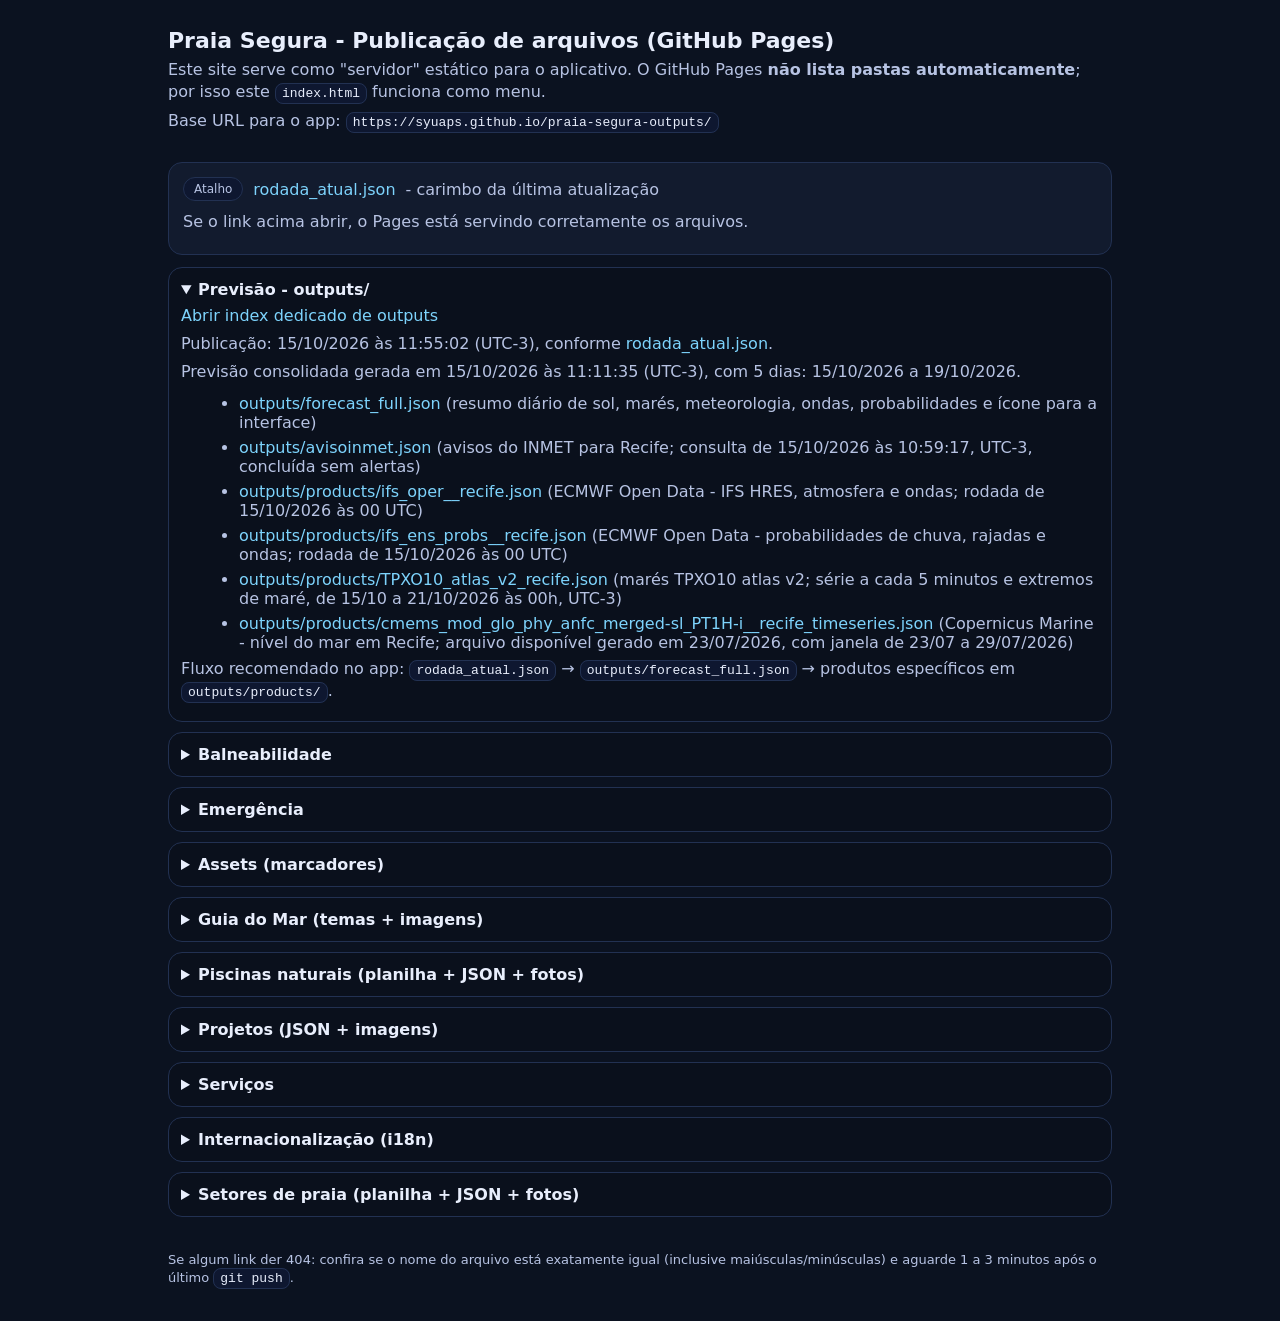
==== commit 1c98324b: "Atualizacao automatica" ====
--- a/index.html
+++ b/index.html
@@ -26,13 +26,15 @@
     <details open>
       <summary>Previs&atilde;o - outputs/</summary>
       <p><a href="./outputs/index.html">Abrir index dedicado de outputs</a></p>
-      <ul>
-        <li><a href="./outputs/forecast_full.json">outputs/forecast_full.json</a> (agregador principal da rodada)</li>
-        <li><a href="./outputs/avisoinmet.json">outputs/avisoinmet.json</a> (avisos do INMET)</li>
-        <li><a href="./outputs/products/ifs_oper__recife.json">outputs/products/ifs_oper__recife.json</a> (ECMWF Open Data - IFS HRES operacional)</li>
-        <li><a href="./outputs/products/ifs_ens_probs__recife.json">outputs/products/ifs_ens_probs__recife.json</a> (ECMWF Open Data - probabilidades do ensemble)</li>
-        <li><a href="./outputs/products/TPXO10_atlas_v2_recife.json">outputs/products/TPXO10_atlas_v2_recife.json</a> (mar&eacute;s TPXO10 atlas v2)</li>
-        <li><a href="./outputs/products/cmems_mod_glo_phy_anfc_merged-sl_PT1H-i__recife_timeseries.json">outputs/products/cmems_mod_glo_phy_anfc_merged-sl_PT1H-i__recife_timeseries.json</a> (Copernicus Marine - s&eacute;rie temporal em Recife)</li>
+      <p>Publica&ccedil;&atilde;o: <time datetime="2026-10-15T11:55:02-03:00">15/10/2026 &agrave;s 11:55:02 (UTC-3)</time>, conforme <a href="./rodada_atual.json">rodada_atual.json</a>.</p>
+      <p>Previs&atilde;o consolidada gerada em <time datetime="2026-10-15T11:11:35-03:00">15/10/2026 &agrave;s 11:11:35 (UTC-3)</time>, com 5 dias: <time datetime="2026-10-15">15/10/2026</time> a <time datetime="2026-10-19">19/10/2026</time>.</p>
+      <ul>
+        <li><a href="./outputs/forecast_full.json">outputs/forecast_full.json</a> (resumo di&aacute;rio de sol, mar&eacute;s, meteorologia, ondas, probabilidades e &iacute;cone para a interface)</li>
+        <li><a href="./outputs/avisoinmet.json">outputs/avisoinmet.json</a> (avisos do INMET para Recife; consulta de 15/10/2026 &agrave;s 10:59:17, UTC-3, conclu&iacute;da sem alertas)</li>
+        <li><a href="./outputs/products/ifs_oper__recife.json">outputs/products/ifs_oper__recife.json</a> (ECMWF Open Data - IFS HRES, atmosfera e ondas; rodada de 15/10/2026 &agrave;s 00 UTC)</li>
+        <li><a href="./outputs/products/ifs_ens_probs__recife.json">outputs/products/ifs_ens_probs__recife.json</a> (ECMWF Open Data - probabilidades de chuva, rajadas e ondas; rodada de 15/10/2026 &agrave;s 00 UTC)</li>
+        <li><a href="./outputs/products/TPXO10_atlas_v2_recife.json">outputs/products/TPXO10_atlas_v2_recife.json</a> (mar&eacute;s TPXO10 atlas v2; s&eacute;rie a cada 5 minutos e extremos de mar&eacute;, de 15/10 a 21/10/2026 &agrave;s 00h, UTC-3)</li>
+        <li><a href="./outputs/products/cmems_mod_glo_phy_anfc_merged-sl_PT1H-i__recife_timeseries.json">outputs/products/cmems_mod_glo_phy_anfc_merged-sl_PT1H-i__recife_timeseries.json</a> (Copernicus Marine - n&iacute;vel do mar em Recife; arquivo dispon&iacute;vel gerado em 23/07/2026, com janela de 23/07 a 29/07/2026)</li>
       </ul>
       <p class="muted">Fluxo recomendado no app: <code>rodada_atual.json</code> &rarr; <code>outputs/forecast_full.json</code> &rarr; produtos espec&iacute;ficos em <code>outputs/products/</code>.</p>
     </details>
@@ -61,9 +63,12 @@
       <summary>Assets (marcadores)</summary>
       <ul>
         <li><a href="./data_static/assets/map-markers/pin-accessibility.png">data_static/assets/map-markers/pin-accessibility.png</a></li>
-        <li><a href="./data_static/assets/map-markers/pin-default.png">data_static/assets/map-markers/pin-default.png</a></li>
+        <li><a href="./data_static/assets/map-markers/pin-blue.png">data_static/assets/map-markers/pin-blue.png</a></li>
+        <li><a href="./data_static/assets/map-markers/pin-green.png">data_static/assets/map-markers/pin-green.png</a></li>
+        <li><a href="./data_static/assets/map-markers/pin-grey.png">data_static/assets/map-markers/pin-grey.png</a></li>
         <li><a href="./data_static/assets/map-markers/pin-me.png">data_static/assets/map-markers/pin-me.png</a></li>
-        <li><a href="./data_static/assets/map-markers/pin-selected.png">data_static/assets/map-markers/pin-selected.png</a></li>
+        <li><a href="./data_static/assets/map-markers/pin-red.png">data_static/assets/map-markers/pin-red.png</a></li>
+        <li><a href="./data_static/assets/map-markers/pin-yellow.png">data_static/assets/map-markers/pin-yellow.png</a></li>
       </ul>
     </details>
 
@@ -147,25 +152,25 @@
     <details>
       <summary>Internacionaliza&ccedil;&atilde;o (i18n)</summary>
       <ul>
-        <li><a href="./data_static/i18n/manifest.json">data_static/i18n/manifest.json</a></li>
-        <li><a href="./data_static/i18n/en-US/data_static/emergencia/emergencia.json">data_static/i18n/en-US/data_static/emergencia/emergencia.json</a></li>
-        <li><a href="./data_static/i18n/en-US/data_static/guiadomar/guiaTemas.json">data_static/i18n/en-US/data_static/guiadomar/guiaTemas.json</a></li>
-        <li><a href="./data_static/i18n/en-US/data_static/piscinas/piscinasNaturais.json">data_static/i18n/en-US/data_static/piscinas/piscinasNaturais.json</a></li>
-        <li><a href="./data_static/i18n/en-US/data_static/projetos/projetos.json">data_static/i18n/en-US/data_static/projetos/projetos.json</a></li>
-        <li><a href="./data_static/i18n/en-US/data_static/servicos/servicos.json">data_static/i18n/en-US/data_static/servicos/servicos.json</a></li>
-        <li><a href="./data_static/i18n/en-US/data_static/setores/setoresRecife.json">data_static/i18n/en-US/data_static/setores/setoresRecife.json</a></li>
-        <li><a href="./data_static/i18n/es/data_static/emergencia/emergencia.json">data_static/i18n/es/data_static/emergencia/emergencia.json</a></li>
-        <li><a href="./data_static/i18n/es/data_static/guiadomar/guiaTemas.json">data_static/i18n/es/data_static/guiadomar/guiaTemas.json</a></li>
-        <li><a href="./data_static/i18n/es/data_static/piscinas/piscinasNaturais.json">data_static/i18n/es/data_static/piscinas/piscinasNaturais.json</a></li>
-        <li><a href="./data_static/i18n/es/data_static/projetos/projetos.json">data_static/i18n/es/data_static/projetos/projetos.json</a></li>
-        <li><a href="./data_static/i18n/es/data_static/servicos/servicos.json">data_static/i18n/es/data_static/servicos/servicos.json</a></li>
-        <li><a href="./data_static/i18n/es/data_static/setores/setoresRecife.json">data_static/i18n/es/data_static/setores/setoresRecife.json</a></li>
-        <li><a href="./data_static/i18n/fr/data_static/emergencia/emergencia.json">data_static/i18n/fr/data_static/emergencia/emergencia.json</a></li>
-        <li><a href="./data_static/i18n/fr/data_static/guiadomar/guiaTemas.json">data_static/i18n/fr/data_static/guiadomar/guiaTemas.json</a></li>
-        <li><a href="./data_static/i18n/fr/data_static/piscinas/piscinasNaturais.json">data_static/i18n/fr/data_static/piscinas/piscinasNaturais.json</a></li>
-        <li><a href="./data_static/i18n/fr/data_static/projetos/projetos.json">data_static/i18n/fr/data_static/projetos/projetos.json</a></li>
-        <li><a href="./data_static/i18n/fr/data_static/servicos/servicos.json">data_static/i18n/fr/data_static/servicos/servicos.json</a></li>
-        <li><a href="./data_static/i18n/fr/data_static/setores/setoresRecife.json">data_static/i18n/fr/data_static/setores/setoresRecife.json</a></li>
+        <li><a href="./data_static/i18n/manifest.json">./data_static/i18n/manifest.json</a></li>
+        <li><a href="./data_static/i18n/en-US/data_static/emergencia/emergencia.json">./data_static/i18n/en-US/data_static/emergencia/emergencia.json</a></li>
+        <li><a href="./data_static/i18n/en-US/data_static/guiadomar/guiaTemas.json">./data_static/i18n/en-US/data_static/guiadomar/guiaTemas.json</a></li>
+        <li><a href="./data_static/i18n/en-US/data_static/piscinas/piscinasNaturais.json">./data_static/i18n/en-US/data_static/piscinas/piscinasNaturais.json</a></li>
+        <li><a href="./data_static/i18n/en-US/data_static/projetos/projetos.json">./data_static/i18n/en-US/data_static/projetos/projetos.json</a></li>
+        <li><a href="./data_static/i18n/en-US/data_static/servicos/servicos.json">./data_static/i18n/en-US/data_static/servicos/servicos.json</a></li>
+        <li><a href="./data_static/i18n/en-US/data_static/setores/setoresRecife.json">./data_static/i18n/en-US/data_static/setores/setoresRecife.json</a></li>
+        <li><a href="./data_static/i18n/es/data_static/emergencia/emergencia.json">./data_static/i18n/es/data_static/emergencia/emergencia.json</a></li>
+        <li><a href="./data_static/i18n/es/data_static/guiadomar/guiaTemas.json">./data_static/i18n/es/data_static/guiadomar/guiaTemas.json</a></li>
+        <li><a href="./data_static/i18n/es/data_static/piscinas/piscinasNaturais.json">./data_static/i18n/es/data_static/piscinas/piscinasNaturais.json</a></li>
+        <li><a href="./data_static/i18n/es/data_static/projetos/projetos.json">./data_static/i18n/es/data_static/projetos/projetos.json</a></li>
+        <li><a href="./data_static/i18n/es/data_static/servicos/servicos.json">./data_static/i18n/es/data_static/servicos/servicos.json</a></li>
+        <li><a href="./data_static/i18n/es/data_static/setores/setoresRecife.json">./data_static/i18n/es/data_static/setores/setoresRecife.json</a></li>
+        <li><a href="./data_static/i18n/fr/data_static/emergencia/emergencia.json">./data_static/i18n/fr/data_static/emergencia/emergencia.json</a></li>
+        <li><a href="./data_static/i18n/fr/data_static/guiadomar/guiaTemas.json">./data_static/i18n/fr/data_static/guiadomar/guiaTemas.json</a></li>
+        <li><a href="./data_static/i18n/fr/data_static/piscinas/piscinasNaturais.json">./data_static/i18n/fr/data_static/piscinas/piscinasNaturais.json</a></li>
+        <li><a href="./data_static/i18n/fr/data_static/projetos/projetos.json">./data_static/i18n/fr/data_static/projetos/projetos.json</a></li>
+        <li><a href="./data_static/i18n/fr/data_static/servicos/servicos.json">./data_static/i18n/fr/data_static/servicos/servicos.json</a></li>
+        <li><a href="./data_static/i18n/fr/data_static/setores/setoresRecife.json">./data_static/i18n/fr/data_static/setores/setoresRecife.json</a></li>
       </ul>
     </details>
 
